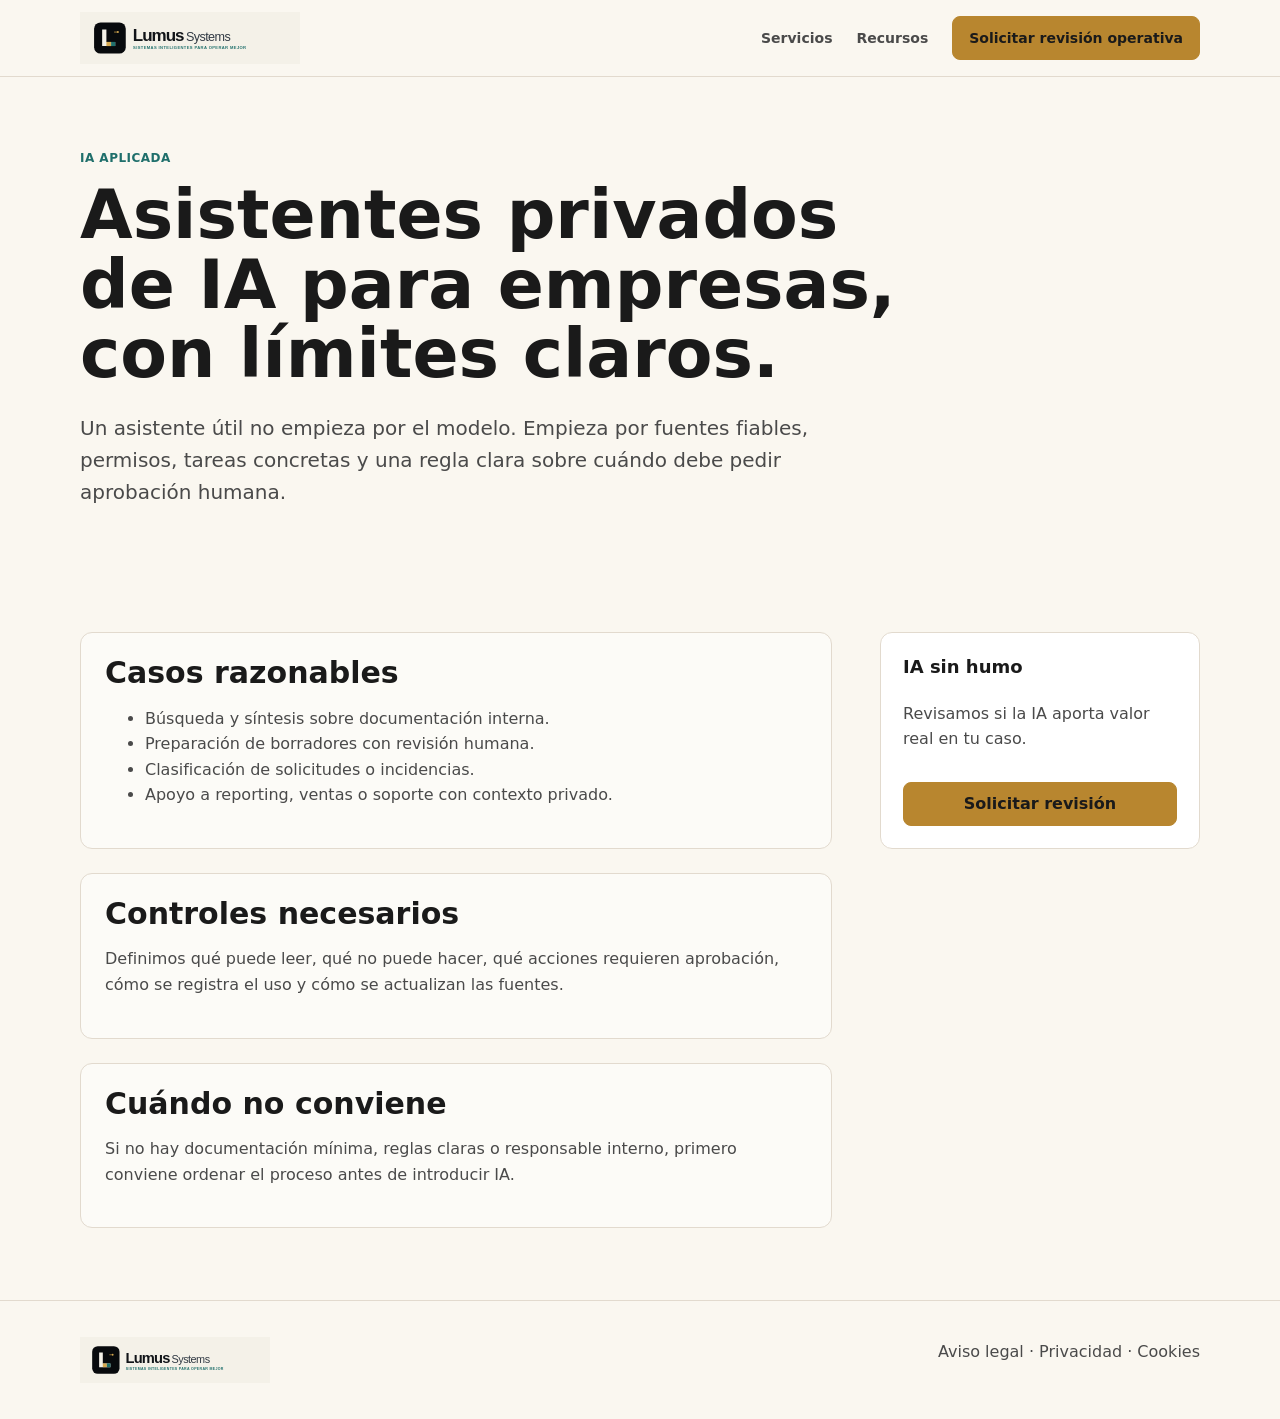
==== deploy/asistentes-privados-ia-empresas/index.html @ 52a82194 "Add Netlify deploy site" ====
<!doctype html>
<html lang="es">
<head>
  <meta charset="utf-8">
  <meta name="viewport" content="width=device-width,initial-scale=1">
  <title>Asistentes privados de IA para empresas | Lumus Systems</title>
  <meta name="description" content="Asistentes privados de IA para empresas con fuentes controladas, permisos mínimos, trazabilidad y revisión humana en decisiones sensibles.">
  <meta name="robots" content="index,follow,max-image-preview:large">
  <link rel="canonical" href="https://lumussystems.com/asistentes-privados-ia-empresas/">
  <meta property="og:title" content="Asistentes privados de IA para empresas | Lumus Systems">
  <meta property="og:description" content="IA práctica conectada a procesos reales: fuentes, límites, permisos y control humano.">
  <meta property="og:image" content="https://lumussystems.com/assets/lumus-og-image-v1.png">
  <link rel="icon" type="image/svg+xml" href="../assets/lumus-symbol-v5-light.svg">
  <link rel="stylesheet" href="../style.css">
</head>
<body class="seo-page">
  <nav class="nav" aria-label="Navegación principal"><div class="wrap nav-inner"><a class="brand" href="../" aria-label="Lumus Systems"><img class="brand-logo" src="../assets/lumus-logo-v5-light.svg" alt="Lumus Systems"></a><div class="nav-links"><a href="../#servicios">Servicios</a><a href="../#recursos">Recursos</a><a class="btn primary" href="../#contacto">Solicitar revisión operativa</a></div></div></nav>
  <main>
    <header class="hero"><div class="wrap"><p class="kicker">IA aplicada</p><h1>Asistentes privados de IA para empresas, con límites claros.</h1><p class="lead">Un asistente útil no empieza por el modelo. Empieza por fuentes fiables, permisos, tareas concretas y una regla clara sobre cuándo debe pedir aprobación humana.</p></div></header>
    <section><div class="wrap seo-layout"><div class="seo-content">
      <article><h2>Casos razonables</h2><ul><li>Búsqueda y síntesis sobre documentación interna.</li><li>Preparación de borradores con revisión humana.</li><li>Clasificación de solicitudes o incidencias.</li><li>Apoyo a reporting, ventas o soporte con contexto privado.</li></ul></article>
      <article><h2>Controles necesarios</h2><p>Definimos qué puede leer, qué no puede hacer, qué acciones requieren aprobación, cómo se registra el uso y cómo se actualizan las fuentes.</p></article>
      <article><h2>Cuándo no conviene</h2><p>Si no hay documentación mínima, reglas claras o responsable interno, primero conviene ordenar el proceso antes de introducir IA.</p></article>
    </div><aside class="seo-aside"><h3>IA sin humo</h3><p>Revisamos si la IA aporta valor real en tu caso.</p><a class="btn primary" href="../#contacto">Solicitar revisión</a></aside></div></section>
  </main>
  <footer><div class="wrap footer-inner"><img class="footer-logo" src="../assets/lumus-logo-v5-light.svg" alt="Lumus Systems"><p><a href="../aviso-legal.html">Aviso legal</a> · <a href="../privacidad.html">Privacidad</a> · <a href="../cookies.html">Cookies</a></p></div></footer>
</body>
</html>
---- deploy/style.css ----
:root {
  --paper: #FAF7F0;
  --ink: #1A1A1A;
  --ink-soft: #4A4A4A;
  --accent: #B8862F;
  --rule: #E2DACE;
  --dark: #080A0D;
  --teal: #1F6F6B;
  --white: #FFFFFF;
  --max: 1120px;
}

* { box-sizing: border-box; }
html { scroll-behavior: smooth; }
body {
  margin: 0;
  background: var(--paper);
  color: var(--ink);
  font-family: Inter, system-ui, -apple-system, BlinkMacSystemFont, "Segoe UI", sans-serif;
  line-height: 1.6;
  overflow-x: hidden;
}
body.menu-open { overflow: hidden; }
a { color: inherit; text-decoration: none; }
img { max-width: 100%; display: block; }
.wrap { width: min(var(--max), calc(100% - 32px)); margin: 0 auto; }
.sr-only {
  position: absolute;
  width: 1px;
  height: 1px;
  padding: 0;
  margin: -1px;
  overflow: hidden;
  clip: rect(0, 0, 0, 0);
  white-space: nowrap;
  border: 0;
}
.mobile-copy { display: none; }
.skip-link {
  position: absolute;
  left: 16px;
  top: -48px;
  z-index: 100;
  background: var(--accent);
  color: var(--white);
  padding: 8px 16px;
  border-radius: 8px;
  font-weight: 800;
}
.skip-link:focus { top: 16px; }
:focus-visible {
  outline: 2px solid var(--accent);
  outline-offset: 4px;
}

.nav {
  position: sticky;
  top: 0;
  z-index: 40;
  background: rgba(250, 247, 240, .92);
  border-bottom: 1px solid var(--rule);
  backdrop-filter: blur(16px);
}
.nav-inner {
  min-height: 76px;
  display: flex;
  align-items: center;
  justify-content: space-between;
  gap: 24px;
}
.brand-logo { width: 220px; height: auto; }
.nav-links {
  display: flex;
  align-items: center;
  gap: 24px;
  color: var(--ink-soft);
  font-size: 14px;
  font-weight: 700;
}
.nav-links a:hover { color: var(--ink); }
.menu-toggle {
  display: none;
  width: 44px;
  height: 44px;
  border: 1px solid var(--rule);
  border-radius: 8px;
  background: var(--paper);
  color: var(--ink);
  align-items: center;
  justify-content: center;
  flex-direction: column;
  gap: 5px;
}
.menu-toggle span:not(.sr-only) {
  width: 18px;
  height: 2px;
  background: currentColor;
  border-radius: 2px;
}

.btn {
  display: inline-flex;
  align-items: center;
  justify-content: center;
  min-height: 44px;
  padding: 8px 16px;
  border: 1px solid var(--rule);
  border-radius: 8px;
  background: transparent;
  color: var(--ink);
  font-weight: 800;
  transition: background 120ms ease-out, border-color 120ms ease-out, transform 120ms ease-out;
}
.btn:hover { transform: translateY(-1px); border-color: var(--accent); }
.btn:active { transform: translateY(0); }
.btn[disabled], .btn.is-disabled { opacity: .4; pointer-events: none; }
.btn.primary { background: var(--accent); border-color: var(--accent); color: var(--ink); }
.btn.primary:hover { background: var(--ink); }
.btn.secondary { background: rgba(184, 134, 47, .08); }

.hero { padding: 72px 0 64px; }
.hero-grid {
  display: grid;
  grid-template-columns: minmax(0, 1.02fr) minmax(320px, .78fr);
  gap: 48px;
  align-items: center;
}
.hero-copy,
.hero-artifact,
.card,
.service-card {
  min-width: 0;
  max-width: 100%;
}
.hero-copy h1,
.hero-copy p,
.section-head h2,
.section-head p {
  overflow-wrap: break-word;
}
.eyebrow, .kicker {
  margin: 0 0 12px;
  color: var(--teal);
  font-size: 12px;
  font-weight: 800;
  letter-spacing: .04em;
  text-transform: uppercase;
}
h1, h2, h3, p { margin-top: 0; }
h1 {
  max-width: 840px;
  margin-bottom: 24px;
  font-size: clamp(42px, 6vw, 68px);
  line-height: 1.02;
  letter-spacing: 0;
}
h2 {
  margin-bottom: 16px;
  font-size: clamp(32px, 4vw, 52px);
  line-height: 1.08;
  letter-spacing: 0;
}
h3 {
  margin-bottom: 8px;
  font-size: 18px;
  line-height: 1.3;
  letter-spacing: 0;
}
.lead {
  max-width: 720px;
  color: var(--ink-soft);
  font-size: 20px;
  line-height: 1.6;
}
.actions, .cta-actions {
  display: flex;
  flex-wrap: wrap;
  gap: 12px;
  margin-top: 32px;
}
.micro, .contact-note {
  margin: 16px 0 0;
  color: var(--ink-soft);
  font-size: 14px;
}

.hero-artifact {
  border: 1px solid var(--rule);
  border-radius: 16px;
  background: var(--white);
  padding: 24px;
  box-shadow: 0 8px 24px rgba(26, 26, 26, .08);
}
.artifact-head {
  display: flex;
  justify-content: space-between;
  gap: 16px;
  padding-bottom: 16px;
  border-bottom: 1px solid var(--rule);
  color: var(--ink-soft);
  font-size: 13px;
}
.artifact-head strong { color: var(--ink); }
.flow {
  display: grid;
  grid-template-columns: 1fr 24px 1fr 24px 1fr;
  gap: 8px;
  align-items: center;
  margin: 20px 0;
}
.flow div {
  min-height: 80px;
  padding: 12px;
  border: 1px solid var(--rule);
  border-radius: 12px;
  background: var(--paper);
}
.flow b, .flow span { display: block; }
.flow span { color: var(--ink-soft); font-size: 13px; line-height: 1.4; }
.flow i {
  display: block;
  height: 1px;
  background: var(--rule);
}
.matrix { display: grid; gap: 8px; }
.matrix-card {
  padding: 12px;
  border: 1px solid var(--rule);
  border-radius: 12px;
  background: var(--paper);
}
.matrix-card.high { border-color: rgba(184, 134, 47, .6); background: rgba(184, 134, 47, .08); }
.matrix-card span, .matrix-card small {
  display: block;
  color: var(--ink-soft);
  font-size: 12px;
}
.matrix-card b { display: block; margin: 2px 0; }

section { padding: 72px 0; }
.band { background: var(--paper); border-block: 1px solid var(--rule); }
.dark-band {
  background: var(--dark);
  color: var(--paper);
}
.dark-band p { color: var(--paper); }
.dark-band .kicker { color: var(--accent); }
.section-head { max-width: 820px; margin-bottom: 32px; }
.section-head.centered { margin-left: auto; margin-right: auto; text-align: center; }
.section-head p { color: var(--ink-soft); font-size: 18px; }
.split {
  display: grid;
  grid-template-columns: minmax(0, .9fr) minmax(0, 1fr);
  gap: 48px;
  align-items: start;
}
.signal-list, .deliverables, .trust-cards { display: grid; gap: 12px; }
.card, .service-card, details, .trust-cards article {
  border: 1px solid var(--rule);
  border-radius: 12px;
  background: rgba(255, 255, 255, .45);
  padding: 20px;
}
.card p, .service-card p, .service-card li, details p { color: var(--ink-soft); }

.method-map {
  display: grid;
  grid-template-columns: repeat(4, 1fr);
  gap: 16px;
}
.method-map article {
  min-height: 196px;
  border: 1px solid var(--rule);
  border-radius: 12px;
  background: var(--paper);
  padding: 20px;
}
.method-map span, .route {
  display: inline-flex;
  margin-bottom: 16px;
  color: var(--teal);
  font-size: 12px;
  font-weight: 800;
  letter-spacing: .04em;
  text-transform: uppercase;
}
.method-map p { color: var(--ink-soft); }

.services {
  display: grid;
  grid-template-columns: repeat(2, 1fr);
  gap: 16px;
}
.service-card.featured {
  border-color: rgba(184, 134, 47, .55);
  background: rgba(184, 134, 47, .08);
}
.service-card ul, .check-list {
  display: grid;
  gap: 10px;
  margin: 16px 0 0;
  padding: 0;
  list-style: none;
}
.service-card li, .check-list li {
  position: relative;
  padding-left: 22px;
}
.service-card li::before, .check-list li::before {
  content: "";
  position: absolute;
  left: 0;
  top: .75em;
  width: 8px;
  height: 8px;
  border-radius: 999px;
  background: var(--teal);
}
.check-list.muted li::before { background: var(--accent); }
.deliverable-grid {
  display: grid;
  grid-template-columns: .9fr 1fr;
  gap: 48px;
  align-items: start;
}
.scenario-grid {
  display: grid;
  grid-template-columns: repeat(4, 1fr);
  gap: 16px;
}
.resource-grid {
  display: grid;
  grid-template-columns: repeat(5, 1fr);
  gap: 12px;
}
.resource-card {
  display: grid;
  align-content: start;
  min-height: 210px;
  padding: 18px;
  border: 1px solid var(--rule);
  border-radius: 12px;
  background: rgba(255, 255, 255, .5);
  transition: border-color 120ms ease-out, transform 120ms ease-out, background 120ms ease-out;
}
.resource-card:hover {
  transform: translateY(-2px);
  border-color: rgba(184, 134, 47, .6);
  background: var(--white);
}
.resource-card span {
  margin-bottom: 12px;
  color: var(--teal);
  font-size: 12px;
  font-weight: 800;
  letter-spacing: .04em;
  text-transform: uppercase;
}
.resource-card p { color: var(--ink-soft); }
.legal a { text-decoration: underline; text-decoration-thickness: 1px; text-underline-offset: 3px; }
.legal-page {
  padding: 64px 0 88px;
}
.legal-layout {
  display: grid;
  grid-template-columns: minmax(0, 1fr) 280px;
  gap: 48px;
  align-items: start;
}
.legal-content {
  max-width: 820px;
}
.legal-content h1 {
  font-size: clamp(38px, 5vw, 60px);
}
.legal-content h2 {
  margin-top: 40px;
  font-size: 28px;
}
.legal-content p,
.legal-content li {
  color: var(--ink-soft);
  font-size: 17px;
}
.legal-content ul {
  display: grid;
  gap: 8px;
  padding-left: 20px;
}
.legal-aside {
  position: sticky;
  top: 104px;
  display: grid;
  gap: 8px;
  padding: 18px;
  border: 1px solid var(--rule);
  border-radius: 12px;
  background: rgba(255, 255, 255, .5);
}
.legal-aside a {
  color: var(--ink-soft);
  font-weight: 800;
}
.legal-aside a:hover { color: var(--ink); }
.seo-page .hero {
  padding-bottom: 32px;
}
.seo-page .lead {
  max-width: 760px;
}
.seo-layout {
  display: grid;
  grid-template-columns: minmax(0, 1fr) 320px;
  gap: 48px;
  align-items: start;
}
.seo-content {
  display: grid;
  gap: 24px;
}
.seo-content article {
  padding: 24px;
  border: 1px solid var(--rule);
  border-radius: 12px;
  background: rgba(255, 255, 255, .5);
}
.seo-content h2 {
  font-size: 30px;
}
.seo-content p,
.seo-content li {
  color: var(--ink-soft);
}
.seo-aside {
  position: sticky;
  top: 104px;
  display: grid;
  gap: 14px;
  padding: 22px;
  border: 1px solid var(--rule);
  border-radius: 12px;
  background: var(--white);
}
.seo-aside p {
  color: var(--ink-soft);
}
.trust-grid {
  display: grid;
  grid-template-columns: .9fr 1fr;
  gap: 48px;
  align-items: start;
}
.trust-cards article {
  background: rgba(250, 247, 240, .06);
  border-color: rgba(250, 247, 240, .16);
}
.fit {
  display: grid;
  grid-template-columns: 1fr 1fr;
  gap: 48px;
}
.faq-list { display: grid; gap: 12px; }
summary {
  cursor: pointer;
  font-weight: 800;
}
details p { margin: 12px 0 0; }
.cta-section { padding-top: 24px; }
.cta {
  display: grid;
  grid-template-columns: 1fr auto;
  gap: 32px;
  align-items: center;
  border: 1px solid var(--rule);
  border-radius: 16px;
  background: var(--white);
  padding: 32px;
}
footer {
  padding: 36px 0;
  border-top: 1px solid var(--rule);
  color: var(--ink-soft);
}
.footer-inner {
  display: flex;
  align-items: center;
  justify-content: space-between;
  gap: 24px;
  flex-wrap: wrap;
}
.footer-logo { width: 190px; }
.legal { font-size: 13px; }

@media (max-width: 1024px) {
  .hero-grid, .split, .deliverable-grid, .trust-grid, .seo-layout, .legal-layout {
    grid-template-columns: 1fr;
  }
  .scenario-grid, .method-map, .resource-grid { grid-template-columns: repeat(2, 1fr); }
  .seo-aside, .legal-aside { position: static; }
}

@media (max-width: 767px) {
  .nav-inner { min-height: 68px; }
  .brand-logo { width: 178px; }
  .menu-toggle { display: inline-flex; }
  .nav-links {
    position: fixed;
    inset: 68px 16px auto 16px;
    display: none;
    flex-direction: column;
    align-items: stretch;
    gap: 4px;
    padding: 16px;
    border: 1px solid var(--rule);
    border-radius: 12px;
    background: var(--paper);
    box-shadow: 0 8px 24px rgba(26, 26, 26, .12);
  }
  .nav-links.is-open { display: flex; }
  .nav-inner:not(:has(.menu-toggle)) .nav-links {
    position: static;
    display: flex;
    flex-direction: row;
    flex-wrap: wrap;
    align-items: center;
    gap: 8px;
    padding: 0;
    border: 0;
    background: transparent;
    box-shadow: none;
  }
  .nav-inner:not(:has(.menu-toggle)) .nav-links a {
    padding: 8px 0;
  }
  .nav-inner:not(:has(.menu-toggle)) .nav-links .btn {
    width: auto;
    padding-inline: 12px;
  }
  .nav-links a { padding: 10px 8px; }
  .nav-links .btn { width: 100%; }
  .nav-inner:not(:has(.menu-toggle)) .nav-links a {
    padding: 8px 0;
  }
  .nav-inner:not(:has(.menu-toggle)) .nav-links .btn {
    width: auto;
    padding-inline: 12px;
  }
  .hero { padding: 48px 0 56px; }
  h1 { font-size: 34px; line-height: 1.1; }
  h2 { font-size: 32px; }
  .lead { font-size: 18px; }
  .actions, .cta-actions { display: grid; grid-template-columns: 1fr; }
  .btn { width: 100%; text-align: center; }
  .flow { grid-template-columns: 1fr; }
  .flow i { height: 16px; width: 1px; margin: 0 auto; }
  .eyebrow {
    line-height: 1.4;
    overflow-wrap: anywhere;
  }
  .desktop-copy { display: none; }
  .mobile-copy { display: inline; }
  .artifact-head {
    display: grid;
    gap: 4px;
  }
  .method-map, .services, .scenario-grid, .resource-grid, .fit, .cta {
    grid-template-columns: 1fr;
  }
  section { padding: 56px 0; }
  .cta { padding: 24px; }
}

@media (prefers-reduced-motion: reduce) {
  html { scroll-behavior: auto; }
  *, *::before, *::after {
    animation-duration: .01ms;
    animation-iteration-count: 1;
    scroll-behavior: auto;
    transition-duration: .01ms;
  }
}
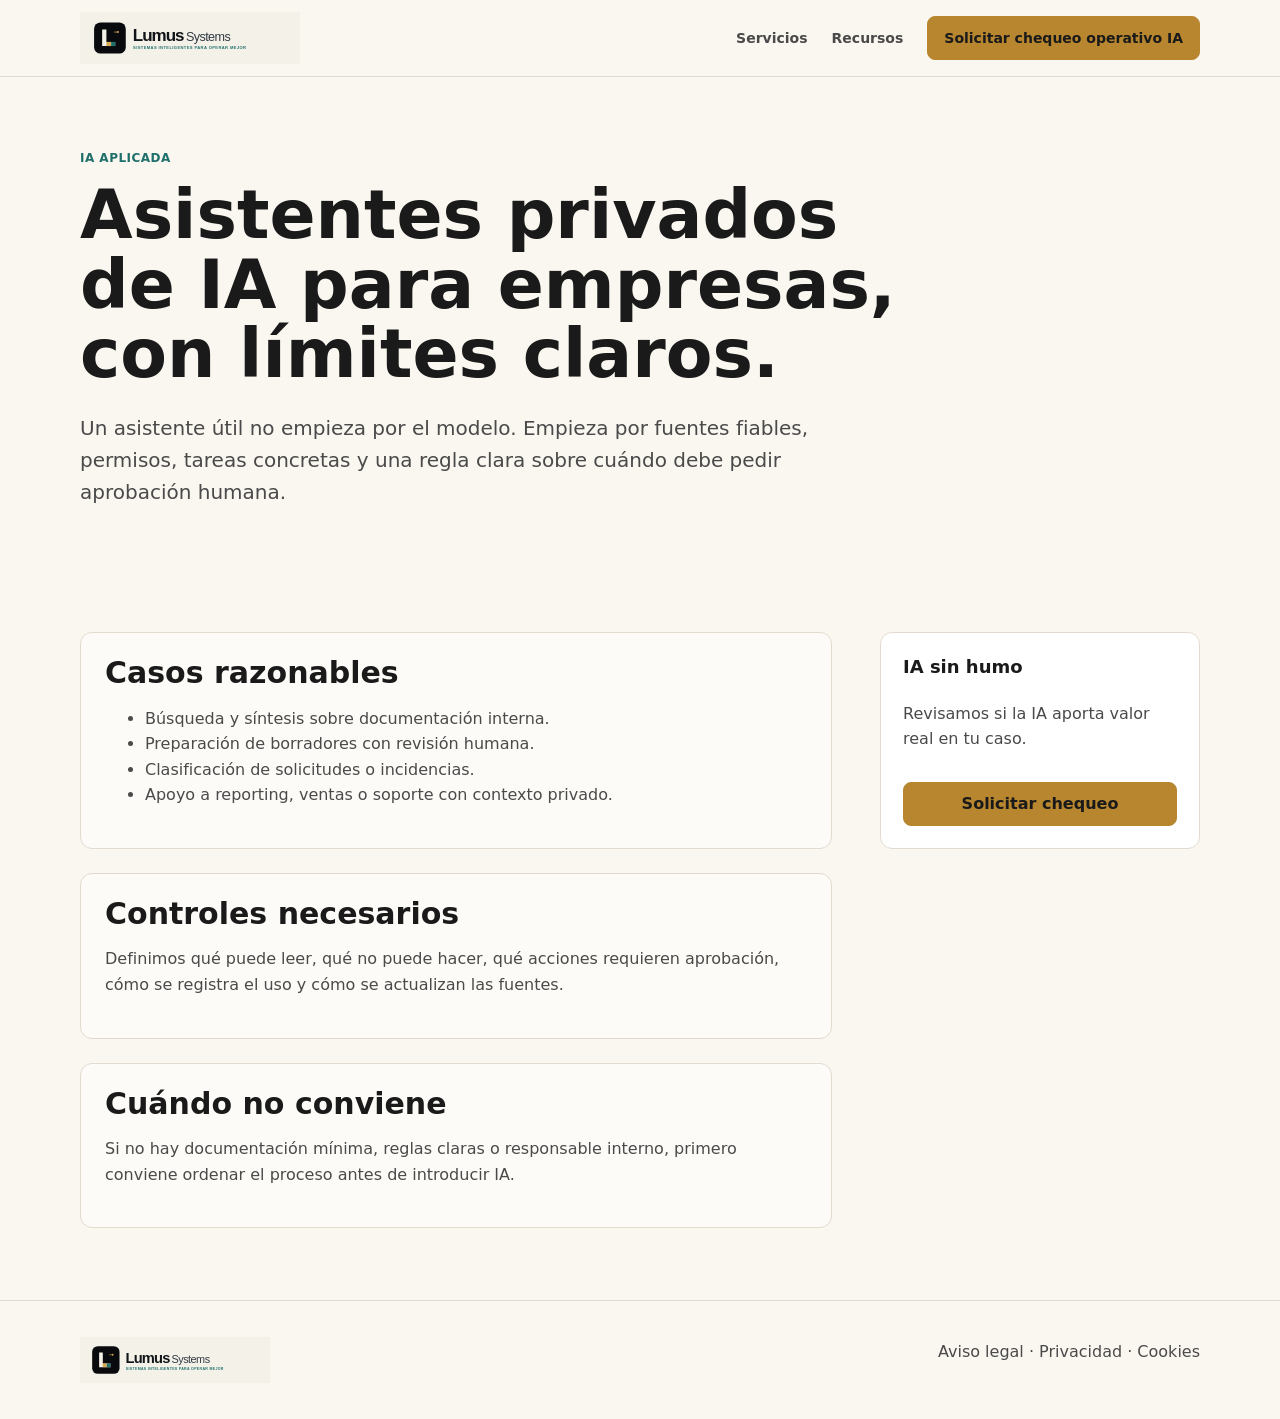
==== commit 39320790: "feat(web): publish conversion landing v2" ====
--- a/deploy/asistentes-privados-ia-empresas/index.html
+++ b/deploy/asistentes-privados-ia-empresas/index.html
@@ -9,19 +9,75 @@
   <link rel="canonical" href="https://lumussystems.com/asistentes-privados-ia-empresas/">
   <meta property="og:title" content="Asistentes privados de IA para empresas | Lumus Systems">
   <meta property="og:description" content="IA práctica conectada a procesos reales: fuentes, límites, permisos y control humano.">
+  <meta property="og:type" content="article">
+  <meta property="og:locale" content="es_ES">
+  <meta property="og:url" content="https://lumussystems.com/asistentes-privados-ia-empresas/">
   <meta property="og:image" content="https://lumussystems.com/assets/lumus-og-image-v1.png">
+  <meta property="og:image:alt" content="Lumus Systems: sistemas inteligentes para operar mejor">
+  <meta property="og:image:width" content="1200">
+  <meta property="og:image:height" content="630">
+  <meta name="twitter:card" content="summary_large_image">
+  <meta name="twitter:title" content="Asistentes privados de IA para empresas | Lumus Systems">
+  <meta name="twitter:description" content="Asistentes privados de IA para empresas con fuentes controladas, permisos mínimos, trazabilidad y revisión humana en decisiones sensibles.">
+  <meta name="twitter:image" content="https://lumussystems.com/assets/lumus-og-image-v1.png">
   <link rel="icon" type="image/svg+xml" href="../assets/lumus-symbol-v5-light.svg">
   <link rel="stylesheet" href="../style.css">
+  <script type="application/ld+json">
+  {
+  "@context": "https://schema.org",
+  "@graph": [
+    {
+      "@type": "WebPage",
+      "@id": "https://lumussystems.com/asistentes-privados-ia-empresas/#webpage",
+      "url": "https://lumussystems.com/asistentes-privados-ia-empresas/",
+      "name": "Asistentes privados de IA para empresas | Lumus Systems",
+      "description": "Asistentes privados de IA para empresas con fuentes controladas, permisos mínimos, trazabilidad y revisión humana en decisiones sensibles.",
+      "inLanguage": "es",
+      "isPartOf": {
+        "@id": "https://lumussystems.com/#website"
+      }
+    },
+    {
+      "@type": "BreadcrumbList",
+      "@id": "https://lumussystems.com/asistentes-privados-ia-empresas/#breadcrumb",
+      "itemListElement": [
+        {
+          "@type": "ListItem",
+          "position": 1,
+          "name": "Inicio",
+          "item": "https://lumussystems.com/"
+        },
+        {
+          "@type": "ListItem",
+          "position": 2,
+          "name": "Asistentes privados de IA para empresas",
+          "item": "https://lumussystems.com/asistentes-privados-ia-empresas/"
+        }
+      ]
+    },
+    {
+      "@type": "Service",
+      "@id": "https://lumussystems.com/asistentes-privados-ia-empresas/#service",
+      "name": "Asistentes privados de IA para empresas",
+      "provider": {
+        "@id": "https://lumussystems.com/#organization"
+      },
+      "areaServed": "ES",
+      "description": "Asistentes privados de IA para empresas con fuentes controladas, permisos mínimos, trazabilidad y revisión humana en decisiones sensibles."
+    }
+  ]
+}
+  </script>
 </head>
 <body class="seo-page">
-  <nav class="nav" aria-label="Navegación principal"><div class="wrap nav-inner"><a class="brand" href="../" aria-label="Lumus Systems"><img class="brand-logo" src="../assets/lumus-logo-v5-light.svg" alt="Lumus Systems"></a><div class="nav-links"><a href="../#servicios">Servicios</a><a href="../#recursos">Recursos</a><a class="btn primary" href="../#contacto">Solicitar revisión operativa</a></div></div></nav>
+  <nav class="nav" aria-label="Navegación principal"><div class="wrap nav-inner"><a class="brand" href="../" aria-label="Lumus Systems"><img class="brand-logo" src="../assets/lumus-logo-v5-light.svg" alt="Lumus Systems"></a><div class="nav-links"><a href="../#servicios">Servicios</a><a href="../#recursos">Recursos</a><a class="btn primary" href="../#contacto">Solicitar chequeo operativo IA</a></div></div></nav>
   <main>
     <header class="hero"><div class="wrap"><p class="kicker">IA aplicada</p><h1>Asistentes privados de IA para empresas, con límites claros.</h1><p class="lead">Un asistente útil no empieza por el modelo. Empieza por fuentes fiables, permisos, tareas concretas y una regla clara sobre cuándo debe pedir aprobación humana.</p></div></header>
     <section><div class="wrap seo-layout"><div class="seo-content">
       <article><h2>Casos razonables</h2><ul><li>Búsqueda y síntesis sobre documentación interna.</li><li>Preparación de borradores con revisión humana.</li><li>Clasificación de solicitudes o incidencias.</li><li>Apoyo a reporting, ventas o soporte con contexto privado.</li></ul></article>
       <article><h2>Controles necesarios</h2><p>Definimos qué puede leer, qué no puede hacer, qué acciones requieren aprobación, cómo se registra el uso y cómo se actualizan las fuentes.</p></article>
       <article><h2>Cuándo no conviene</h2><p>Si no hay documentación mínima, reglas claras o responsable interno, primero conviene ordenar el proceso antes de introducir IA.</p></article>
-    </div><aside class="seo-aside"><h3>IA sin humo</h3><p>Revisamos si la IA aporta valor real en tu caso.</p><a class="btn primary" href="../#contacto">Solicitar revisión</a></aside></div></section>
+    </div><aside class="seo-aside"><h3>IA sin humo</h3><p>Revisamos si la IA aporta valor real en tu caso.</p><a class="btn primary" href="../#contacto">Solicitar chequeo</a></aside></div></section>
   </main>
   <footer><div class="wrap footer-inner"><img class="footer-logo" src="../assets/lumus-logo-v5-light.svg" alt="Lumus Systems"><p><a href="../aviso-legal.html">Aviso legal</a> · <a href="../privacidad.html">Privacidad</a> · <a href="../cookies.html">Cookies</a></p></div></footer>
 </body>
--- a/deploy/style.css
+++ b/deploy/style.css
@@ -3,6 +3,7 @@
   --ink: #1A1A1A;
   --ink-soft: #4A4A4A;
   --accent: #B8862F;
+  --accent-text: #7A5A1B;
   --rule: #E2DACE;
   --dark: #080A0D;
   --teal: #1F6F6B;
@@ -178,18 +179,235 @@
   gap: 12px;
   margin-top: 32px;
 }
+.inline-actions {
+  display: flex;
+  flex-wrap: wrap;
+  gap: 12px;
+  margin-top: 24px;
+}
 .micro, .contact-note {
   margin: 16px 0 0;
   color: var(--ink-soft);
   font-size: 14px;
 }
 
-.hero-artifact {
+.hero-artifact,
+.hero-system {
   border: 1px solid var(--rule);
   border-radius: 16px;
   background: var(--white);
   padding: 24px;
   box-shadow: 0 8px 24px rgba(26, 26, 26, .08);
+}
+.hero-system {
+  position: relative;
+  overflow: hidden;
+  min-height: 520px;
+  background:
+    radial-gradient(circle at 18% 16%, rgba(184, 134, 47, .16), transparent 28%),
+    linear-gradient(180deg, #FFFFFF, #F6EFE4);
+}
+.hero-system::before {
+  content: "";
+  position: absolute;
+  inset: 16px;
+  border: 1px solid rgba(26, 26, 26, .06);
+  border-radius: 12px;
+  pointer-events: none;
+}
+.system-top,
+.flow-board,
+.signal-grid,
+.system-bottom {
+  position: relative;
+  z-index: 1;
+}
+.system-top {
+  display: flex;
+  align-items: flex-start;
+  justify-content: space-between;
+  gap: 16px;
+  padding-bottom: 16px;
+  border-bottom: 1px solid var(--rule);
+}
+.system-top span {
+  display: block;
+  color: var(--ink-soft);
+  font-size: 13px;
+  font-weight: 800;
+  text-transform: uppercase;
+  letter-spacing: .04em;
+}
+.system-top strong {
+  display: block;
+  color: var(--ink);
+  font-size: 14px;
+}
+.live-chip {
+  display: inline-flex;
+  align-items: center;
+  gap: 8px;
+  margin: 0;
+  padding: 6px 10px;
+  border: 1px solid rgba(31, 111, 107, .22);
+  border-radius: 999px;
+  background: rgba(31, 111, 107, .08);
+  color: var(--teal);
+  font-size: 12px;
+  font-weight: 800;
+  white-space: nowrap;
+}
+.live-chip i {
+  width: 7px;
+  height: 7px;
+  border-radius: 50%;
+  background: var(--teal);
+  box-shadow: 0 0 0 6px rgba(31, 111, 107, .10);
+  animation: livePulse 1.8s ease-out infinite;
+}
+.flow-board {
+  display: grid;
+  grid-template-columns: 1fr 28px 1fr 28px 1fr;
+  gap: 8px;
+  align-items: center;
+  margin: 22px 0 14px;
+  padding: 16px;
+  border: 1px solid var(--rule);
+  border-radius: 16px;
+  background: rgba(250, 247, 240, .72);
+}
+.flow-card {
+  min-height: 132px;
+  padding: 12px;
+  border: 1px solid var(--rule);
+  border-radius: 12px;
+  background: var(--white);
+}
+.flow-card b,
+.flow-card span {
+  display: block;
+}
+.flow-card span {
+  margin-top: 6px;
+  color: var(--ink-soft);
+  font-size: 13px;
+  line-height: 1.4;
+}
+.flow-card em {
+  display: block;
+  height: 7px;
+  margin-top: 14px;
+  border-radius: 999px;
+  background: linear-gradient(90deg, var(--accent), var(--teal));
+  animation: flowScan 4.8s cubic-bezier(.16, 1, .3, 1) infinite;
+}
+.flow-arrow {
+  display: block;
+  height: 1px;
+  background: var(--rule);
+  position: relative;
+}
+.flow-arrow::after {
+  content: "";
+  position: absolute;
+  right: 0;
+  top: -4px;
+  width: 8px;
+  height: 8px;
+  border-top: 1px solid var(--rule);
+  border-right: 1px solid var(--rule);
+  transform: rotate(45deg);
+}
+.signal-grid {
+  display: grid;
+  grid-template-columns: 1fr 1fr;
+  gap: 12px;
+  margin: 14px 0;
+}
+.signal-grid div,
+.radar-card,
+.task-stack p {
+  border: 1px solid var(--rule);
+  border-radius: 12px;
+  background: rgba(255, 255, 255, .72);
+}
+.signal-grid div {
+  padding: 14px;
+}
+.signal-grid span,
+.signal-grid small {
+  display: block;
+  color: var(--ink-soft);
+  font-size: 12px;
+}
+.signal-grid span {
+  font-weight: 800;
+  text-transform: uppercase;
+  letter-spacing: .04em;
+}
+.signal-grid b {
+  display: block;
+  margin: 4px 0 2px;
+  font-size: 28px;
+  line-height: 1;
+}
+.system-bottom {
+  display: grid;
+  grid-template-columns: 1fr .9fr;
+  gap: 12px;
+}
+.radar-card {
+  position: relative;
+  min-height: 156px;
+  padding: 16px;
+  overflow: hidden;
+}
+.radar-card::before {
+  content: "";
+  position: absolute;
+  inset: 30px;
+  border: 1px solid rgba(31, 111, 107, .18);
+  border-radius: 50%;
+  box-shadow: 0 0 0 34px rgba(31, 111, 107, .06), 0 0 0 68px rgba(184, 134, 47, .05);
+}
+.radar-card::after {
+  content: "";
+  position: absolute;
+  left: 50%;
+  top: 50%;
+  width: 48%;
+  height: 2px;
+  background: linear-gradient(90deg, var(--accent), transparent);
+  transform-origin: left center;
+  animation: radarSweep 5.2s linear infinite;
+}
+.radar-card b,
+.radar-card span {
+  position: relative;
+  z-index: 1;
+  display: block;
+}
+.radar-card span {
+  max-width: 220px;
+  margin-top: 8px;
+  color: var(--ink-soft);
+  font-size: 13px;
+  line-height: 1.4;
+}
+.task-stack {
+  display: grid;
+  gap: 8px;
+}
+.task-stack p {
+  margin: 0;
+  padding: 11px 12px;
+  color: var(--ink-soft);
+  font-size: 13px;
+  line-height: 1.35;
+}
+.task-stack strong {
+  display: block;
+  color: var(--accent-text);
 }
 .artifact-head {
   display: flex;
@@ -237,6 +455,20 @@
 }
 .matrix-card b { display: block; margin: 2px 0; }
 
+@keyframes livePulse {
+  0% { transform: scale(.88); opacity: .72; }
+  70% { transform: scale(1.22); opacity: 1; }
+  100% { transform: scale(.88); opacity: .72; }
+}
+@keyframes flowScan {
+  0% { width: 24%; }
+  50% { width: 88%; }
+  100% { width: 32%; }
+}
+@keyframes radarSweep {
+  to { transform: rotate(360deg); }
+}
+
 section { padding: 72px 0; }
 .band { background: var(--paper); border-block: 1px solid var(--rule); }
 .dark-band {
@@ -267,6 +499,40 @@
   display: grid;
   grid-template-columns: repeat(4, 1fr);
   gap: 16px;
+}
+.entry-grid {
+  display: grid;
+  grid-template-columns: repeat(3, 1fr);
+  gap: 16px;
+}
+.entry-card {
+  min-height: 260px;
+  padding: 22px;
+  border: 1px solid var(--rule);
+  border-radius: 12px;
+  background: rgba(255, 255, 255, .5);
+}
+.entry-card.featured {
+  border-color: rgba(184, 134, 47, .6);
+  background: rgba(184, 134, 47, .08);
+}
+.entry-card span {
+  display: inline-flex;
+  margin-bottom: 16px;
+  color: var(--teal);
+  font-size: 12px;
+  font-weight: 800;
+  letter-spacing: .04em;
+  text-transform: uppercase;
+}
+.entry-card p {
+  color: var(--ink-soft);
+}
+.entry-card strong {
+  display: block;
+  margin-top: 16px;
+  font-size: 14px;
+  line-height: 1.45;
 }
 .method-map article {
   min-height: 196px;
@@ -323,6 +589,110 @@
   gap: 48px;
   align-items: start;
 }
+.example-grid {
+  display: grid;
+  grid-template-columns: .82fr 1fr;
+  gap: 48px;
+  align-items: start;
+}
+.map-preview {
+  display: grid;
+  gap: 14px;
+  padding: 24px;
+  border: 1px solid var(--rule);
+  border-radius: 16px;
+  background: var(--white);
+  box-shadow: 0 8px 24px rgba(26, 26, 26, .08);
+}
+.preview-row,
+.preview-lanes article,
+.opportunity-table > div {
+  border: 1px solid var(--rule);
+  border-radius: 12px;
+  background: rgba(250, 247, 240, .72);
+}
+.preview-head {
+  display: grid;
+  grid-template-columns: auto 1fr auto;
+  gap: 12px;
+  align-items: center;
+  padding: 14px;
+}
+.preview-head span,
+.preview-lanes span,
+.opportunity-table span {
+  color: var(--ink-soft);
+  font-size: 12px;
+  font-weight: 800;
+  letter-spacing: .04em;
+  text-transform: uppercase;
+}
+.preview-head em {
+  justify-self: end;
+  padding: 5px 9px;
+  border-radius: 999px;
+  background: rgba(184, 134, 47, .12);
+  color: var(--accent-text);
+  font-size: 12px;
+  font-style: normal;
+  font-weight: 800;
+}
+.preview-lanes {
+  display: grid;
+  grid-template-columns: repeat(3, 1fr);
+  gap: 12px;
+}
+.preview-lanes article {
+  min-height: 142px;
+  padding: 16px;
+}
+.preview-lanes b,
+.preview-lanes small {
+  display: block;
+}
+.preview-lanes b {
+  margin: 10px 0 6px;
+  line-height: 1.3;
+}
+.preview-lanes small {
+  color: var(--ink-soft);
+  font-size: 12px;
+}
+.opportunity-table {
+  width: 100%;
+  border-collapse: separate;
+  border-spacing: 0 8px;
+}
+.opportunity-table caption {
+  position: absolute;
+  left: -9999px;
+}
+.opportunity-table th,
+.opportunity-table td {
+  padding: 12px;
+  border-top: 1px solid var(--rule);
+  border-bottom: 1px solid var(--rule);
+  background: rgba(250, 247, 240, .72);
+  text-align: left;
+  font-size: 14px;
+}
+.opportunity-table th:first-child,
+.opportunity-table td:first-child {
+  border-left: 1px solid var(--rule);
+  border-radius: 12px 0 0 12px;
+}
+.opportunity-table th:last-child,
+.opportunity-table td:last-child {
+  border-right: 1px solid var(--rule);
+  border-radius: 0 12px 12px 0;
+}
+.opportunity-table thead th {
+  color: var(--ink-soft);
+  font-size: 12px;
+  font-weight: 800;
+  letter-spacing: .04em;
+  text-transform: uppercase;
+}
 .scenario-grid {
   display: grid;
   grid-template-columns: repeat(4, 1fr);
@@ -454,10 +824,28 @@
   background: rgba(250, 247, 240, .06);
   border-color: rgba(250, 247, 240, .16);
 }
+.trust-cards article span {
+  display: inline-flex;
+  align-items: center;
+  justify-content: center;
+  width: 32px;
+  height: 32px;
+  margin-bottom: 14px;
+  border: 1px solid rgba(250, 247, 240, .18);
+  border-radius: 8px;
+  color: var(--accent);
+  font-weight: 900;
+}
 .fit {
   display: grid;
   grid-template-columns: 1fr 1fr;
   gap: 48px;
+}
+.fit-note {
+  margin: 18px 0 0;
+  color: var(--ink-soft);
+  font-size: 14px;
+  font-weight: 800;
 }
 .faq-list { display: grid; gap: 12px; }
 summary {
@@ -468,13 +856,76 @@
 .cta-section { padding-top: 24px; }
 .cta {
   display: grid;
-  grid-template-columns: 1fr auto;
+  grid-template-columns: .82fr 1fr;
   gap: 32px;
-  align-items: center;
+  align-items: start;
   border: 1px solid var(--rule);
   border-radius: 16px;
   background: var(--white);
   padding: 32px;
+}
+.contact-form {
+  display: grid;
+  gap: 14px;
+}
+.contact-form label {
+  display: grid;
+  gap: 7px;
+  color: var(--ink);
+  font-size: 13px;
+  font-weight: 800;
+}
+.contact-form input,
+.contact-form textarea {
+  width: 100%;
+  border: 1px solid var(--rule);
+  border-radius: 8px;
+  background: var(--paper);
+  color: var(--ink);
+  font: inherit;
+  font-size: 15px;
+  padding: 10px 12px;
+}
+.contact-form textarea {
+  resize: vertical;
+  min-height: 112px;
+}
+.contact-form input:focus-visible,
+.contact-form textarea:focus-visible {
+  outline: 2px solid var(--accent);
+  outline-offset: 3px;
+}
+.hidden-field {
+  position: absolute;
+  left: -9999px;
+  width: 1px;
+  height: 1px;
+  overflow: hidden;
+}
+.privacy-check {
+  display: grid !important;
+  grid-template-columns: 18px 1fr;
+  align-items: start;
+  gap: 10px !important;
+  color: var(--ink-soft) !important;
+  font-size: 13px !important;
+  font-weight: 600 !important;
+}
+.privacy-check input {
+  width: 18px;
+  height: 18px;
+  margin: 2px 0 0;
+}
+.privacy-check a {
+  color: var(--ink);
+  text-decoration: underline;
+  text-underline-offset: 3px;
+}
+.form-actions {
+  display: flex;
+  flex-wrap: wrap;
+  gap: 12px;
+  margin-top: 4px;
 }
 footer {
   padding: 36px 0;
@@ -490,12 +941,19 @@
 }
 .footer-logo { width: 190px; }
 .legal { font-size: 13px; }
+.mobile-sticky-cta {
+  display: none;
+}
+.mobile-sticky-cta.is-hidden {
+  opacity: 0;
+  pointer-events: none;
+}
 
 @media (max-width: 1024px) {
-  .hero-grid, .split, .deliverable-grid, .trust-grid, .seo-layout, .legal-layout {
+  .hero-grid, .split, .deliverable-grid, .example-grid, .trust-grid, .seo-layout, .legal-layout {
     grid-template-columns: 1fr;
   }
-  .scenario-grid, .method-map, .resource-grid { grid-template-columns: repeat(2, 1fr); }
+  .scenario-grid, .method-map, .resource-grid, .entry-grid { grid-template-columns: repeat(2, 1fr); }
   .seo-aside, .legal-aside { position: static; }
 }
 
@@ -517,39 +975,13 @@
     box-shadow: 0 8px 24px rgba(26, 26, 26, .12);
   }
   .nav-links.is-open { display: flex; }
-  .nav-inner:not(:has(.menu-toggle)) .nav-links {
-    position: static;
-    display: flex;
-    flex-direction: row;
-    flex-wrap: wrap;
-    align-items: center;
-    gap: 8px;
-    padding: 0;
-    border: 0;
-    background: transparent;
-    box-shadow: none;
-  }
-  .nav-inner:not(:has(.menu-toggle)) .nav-links a {
-    padding: 8px 0;
-  }
-  .nav-inner:not(:has(.menu-toggle)) .nav-links .btn {
-    width: auto;
-    padding-inline: 12px;
-  }
   .nav-links a { padding: 10px 8px; }
   .nav-links .btn { width: 100%; }
-  .nav-inner:not(:has(.menu-toggle)) .nav-links a {
-    padding: 8px 0;
-  }
-  .nav-inner:not(:has(.menu-toggle)) .nav-links .btn {
-    width: auto;
-    padding-inline: 12px;
-  }
   .hero { padding: 48px 0 56px; }
-  h1 { font-size: 34px; line-height: 1.1; }
-  h2 { font-size: 32px; }
+  h1 { font-size: 30px; line-height: 1.12; }
+  h2 { font-size: 28px; line-height: 1.14; }
   .lead { font-size: 18px; }
-  .actions, .cta-actions { display: grid; grid-template-columns: 1fr; }
+  .actions, .cta-actions, .inline-actions, .form-actions { display: grid; grid-template-columns: 1fr; }
   .btn { width: 100%; text-align: center; }
   .flow { grid-template-columns: 1fr; }
   .flow i { height: 16px; width: 1px; margin: 0 auto; }
@@ -563,19 +995,145 @@
     display: grid;
     gap: 4px;
   }
-  .method-map, .services, .scenario-grid, .resource-grid, .fit, .cta {
+  .hero-system {
+    min-height: 0;
+    padding: 16px;
+  }
+  .hero-system .system-bottom {
+    display: none;
+  }
+  .hero-system .flow-board {
+    margin-bottom: 0;
+  }
+  .system-top {
+    display: grid;
+    gap: 10px;
+  }
+  .live-chip {
+    width: max-content;
+    max-width: 100%;
+    white-space: normal;
+  }
+  .flow-board,
+  .system-bottom {
     grid-template-columns: 1fr;
+  }
+  .flow-board {
+    padding: 12px;
+  }
+  .flow-card {
+    min-height: 0;
+  }
+  .flow-arrow {
+    width: 1px;
+    height: 18px;
+    justify-self: center;
+  }
+  .flow-arrow::after {
+    right: -4px;
+    top: auto;
+    bottom: 0;
+    transform: rotate(135deg);
+  }
+  .signal-grid {
+    grid-template-columns: 1fr;
+  }
+  .radar-card {
+    min-height: 136px;
+  }
+  .method-map, .entry-grid, .services, .scenario-grid, .resource-grid, .fit, .cta {
+    grid-template-columns: 1fr;
+  }
+  .preview-head,
+  .preview-lanes {
+    grid-template-columns: 1fr;
+  }
+  .opportunity-table,
+  .opportunity-table thead,
+  .opportunity-table tbody,
+  .opportunity-table tr,
+  .opportunity-table th,
+  .opportunity-table td {
+    display: block;
+  }
+  .opportunity-table thead {
+    position: absolute;
+    left: -9999px;
+  }
+  .opportunity-table tr {
+    margin-bottom: 8px;
+    padding: 12px;
+    border: 1px solid var(--rule);
+    border-radius: 12px;
+    background: rgba(250, 247, 240, .72);
+  }
+  .opportunity-table th,
+  .opportunity-table td,
+  .opportunity-table th:first-child,
+  .opportunity-table td:first-child,
+  .opportunity-table th:last-child,
+  .opportunity-table td:last-child {
+    padding: 4px 0;
+    border: 0;
+    border-radius: 0;
+    background: transparent;
+  }
+  .opportunity-table td::before {
+    content: attr(data-label) ": ";
+    color: var(--ink-soft);
+    font-size: 12px;
+    font-weight: 800;
+    letter-spacing: .04em;
+    text-transform: uppercase;
+  }
+  .preview-head em {
+    justify-self: start;
+  }
+  .map-preview {
+    padding: 16px;
   }
   section { padding: 56px 0; }
   .cta { padding: 24px; }
+  body {
+    padding-bottom: 72px;
+  }
+  .mobile-sticky-cta {
+    position: fixed;
+    left: 16px;
+    right: 16px;
+    bottom: 14px;
+    z-index: 35;
+    display: inline-flex;
+    align-items: center;
+    justify-content: center;
+    min-height: 48px;
+    padding: 8px 16px;
+    border: 1px solid var(--accent);
+    border-radius: 8px;
+    background: var(--accent);
+    color: var(--ink);
+    box-shadow: 0 8px 24px rgba(26, 26, 26, .18);
+    font-weight: 900;
+  }
+}
+
+@media (max-width: 360px) {
+  .wrap { width: min(var(--max), calc(100% - 24px)); }
+  h1 { font-size: 27px; }
+  .lead { font-size: 16px; }
+  .btn,
+  .mobile-sticky-cta {
+    font-size: 14px;
+  }
 }
 
 @media (prefers-reduced-motion: reduce) {
   html { scroll-behavior: auto; }
   *, *::before, *::after {
+    animation: none !important;
     animation-duration: .01ms;
     animation-iteration-count: 1;
     scroll-behavior: auto;
-    transition-duration: .01ms;
-  }
-}
+    transition-duration: .01ms !important;
+  }
+}
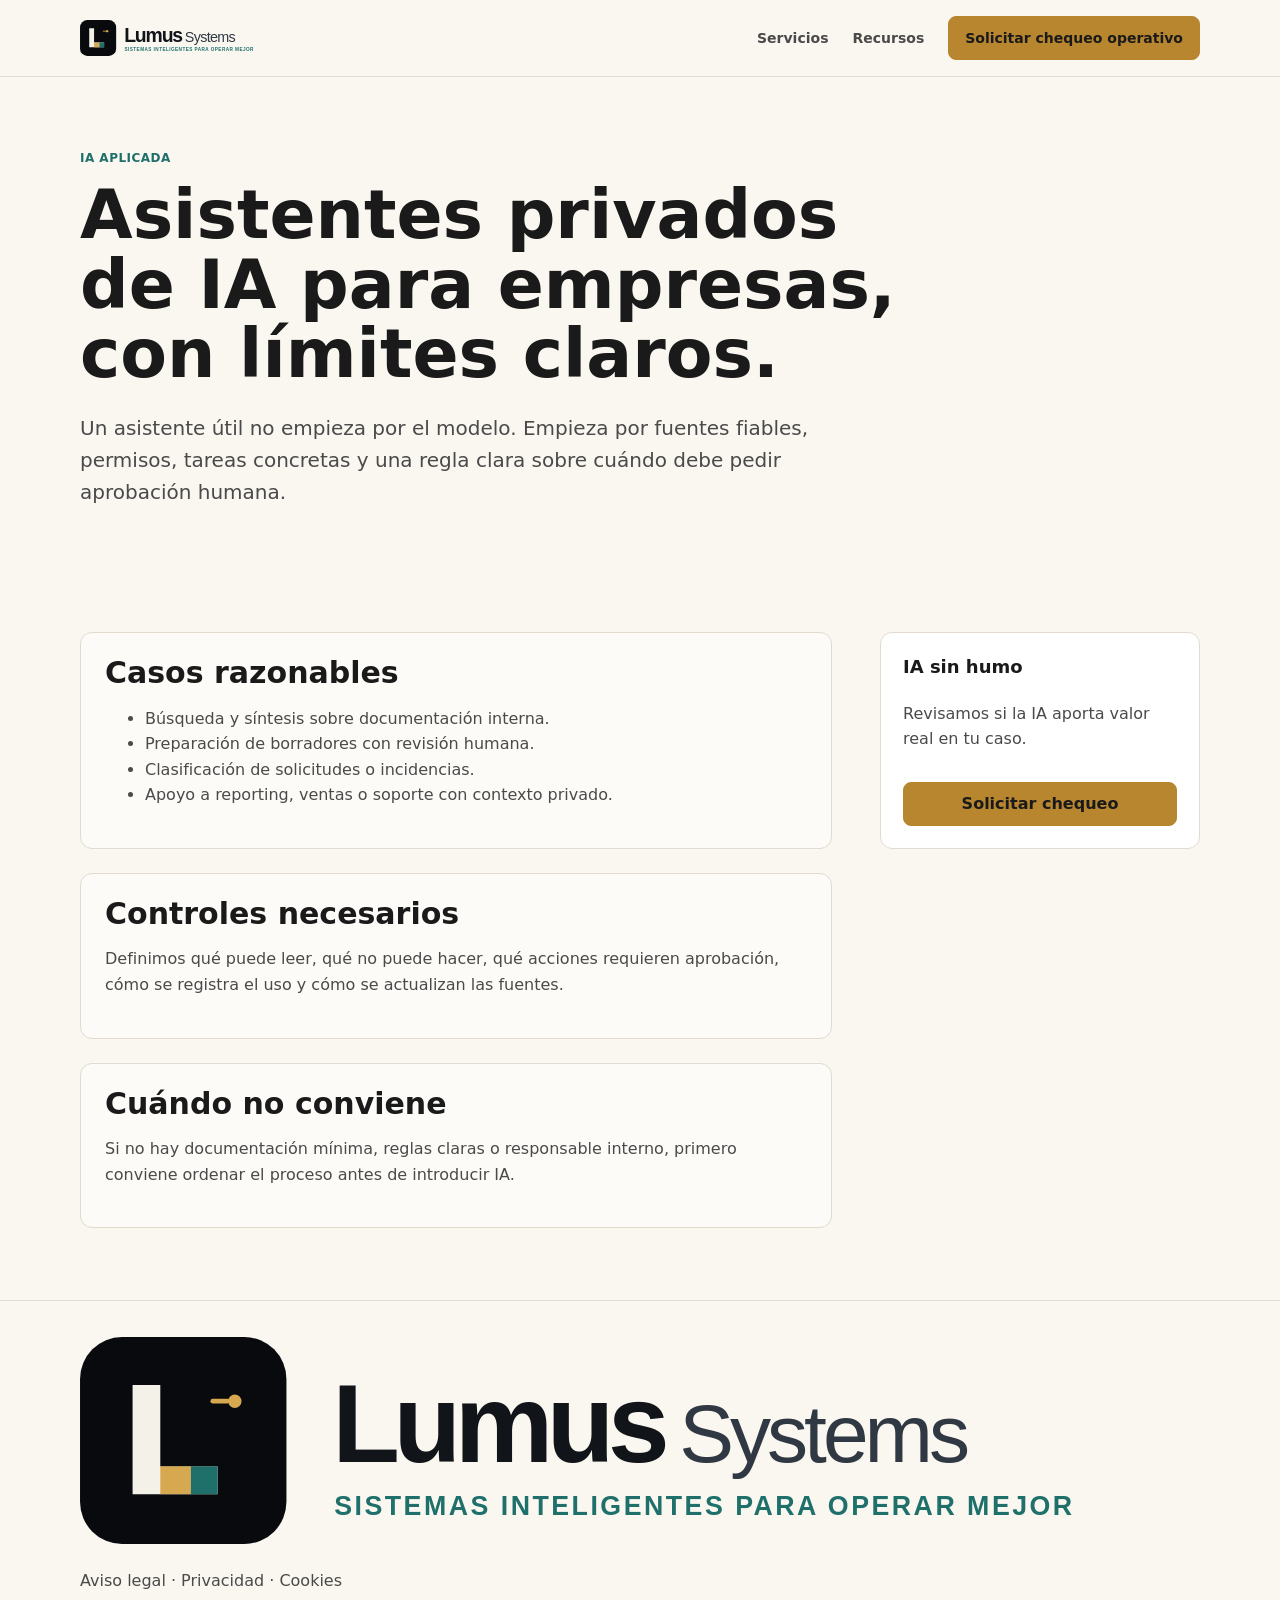
==== commit 7ddcd9af: "Mejora landing Lumus Systems" ====
--- a/deploy/asistentes-privados-ia-empresas/index.html
+++ b/deploy/asistentes-privados-ia-empresas/index.html
@@ -70,7 +70,7 @@
   </script>
 </head>
 <body class="seo-page">
-  <nav class="nav" aria-label="Navegación principal"><div class="wrap nav-inner"><a class="brand" href="../" aria-label="Lumus Systems"><img class="brand-logo" src="../assets/lumus-logo-v5-light.svg" alt="Lumus Systems"></a><div class="nav-links"><a href="../#servicios">Servicios</a><a href="../#recursos">Recursos</a><a class="btn primary" href="../#contacto">Solicitar chequeo operativo IA</a></div></div></nav>
+  <nav class="nav" aria-label="Navegación principal"><div class="wrap nav-inner"><a class="brand" href="../" aria-label="Lumus Systems"><img class="brand-logo" src="../assets/lumus-logo-v5-light.svg" alt="Lumus Systems"></a><div class="nav-links"><a href="../#servicios">Servicios</a><a href="../#recursos">Recursos</a><a class="btn primary" href="../#contacto">Solicitar chequeo operativo</a></div></div></nav>
   <main>
     <header class="hero"><div class="wrap"><p class="kicker">IA aplicada</p><h1>Asistentes privados de IA para empresas, con límites claros.</h1><p class="lead">Un asistente útil no empieza por el modelo. Empieza por fuentes fiables, permisos, tareas concretas y una regla clara sobre cuándo debe pedir aprobación humana.</p></div></header>
     <section><div class="wrap seo-layout"><div class="seo-content">
--- a/deploy/style.css
+++ b/deploy/style.css
@@ -12,7 +12,14 @@
 }
 
 * { box-sizing: border-box; }
-html { scroll-behavior: smooth; }
+html {
+  scroll-behavior: smooth;
+  scroll-padding-top: 92px;
+}
+main[id],
+section[id] {
+  scroll-margin-top: 92px;
+}
 body {
   margin: 0;
   background: var(--paper);
@@ -69,7 +76,40 @@
   justify-content: space-between;
   gap: 24px;
 }
-.brand-logo { width: 220px; height: auto; }
+.brand {
+  display: inline-flex;
+  align-items: center;
+  gap: 10px;
+  min-width: 0;
+}
+.brand-symbol {
+  width: 36px;
+  height: 36px;
+  border-radius: 8px;
+  box-shadow: 0 8px 24px rgba(26, 26, 26, .10);
+}
+.brand-logo {
+  width: 196px;
+  height: auto;
+}
+.brand-wordmark {
+  display: inline-flex;
+  align-items: baseline;
+  gap: 4px;
+  color: var(--ink);
+  font-size: 18px;
+  line-height: 1;
+  letter-spacing: 0;
+  white-space: nowrap;
+}
+.brand-wordmark strong {
+  font-weight: 850;
+}
+.brand-wordmark span {
+  color: var(--ink-soft);
+  font-size: 15px;
+  font-weight: 700;
+}
 .nav-links {
   display: flex;
   align-items: center;
@@ -97,6 +137,16 @@
   height: 2px;
   background: currentColor;
   border-radius: 2px;
+  transition: transform 120ms ease-out, opacity 120ms ease-out;
+}
+.menu-toggle[aria-expanded="true"] span:not(.sr-only):nth-child(1) {
+  transform: translateY(7px) rotate(45deg);
+}
+.menu-toggle[aria-expanded="true"] span:not(.sr-only):nth-child(2) {
+  opacity: 0;
+}
+.menu-toggle[aria-expanded="true"] span:not(.sr-only):nth-child(3) {
+  transform: translateY(-7px) rotate(-45deg);
 }
 
 .btn {
@@ -116,14 +166,18 @@
 .btn:active { transform: translateY(0); }
 .btn[disabled], .btn.is-disabled { opacity: .4; pointer-events: none; }
 .btn.primary { background: var(--accent); border-color: var(--accent); color: var(--ink); }
-.btn.primary:hover { background: var(--ink); }
+.btn.primary:hover {
+  background: var(--ink);
+  border-color: var(--ink);
+  color: var(--paper);
+}
 .btn.secondary { background: rgba(184, 134, 47, .08); }
 
 .hero { padding: 72px 0 64px; }
 .hero-grid {
   display: grid;
-  grid-template-columns: minmax(0, 1.02fr) minmax(320px, .78fr);
-  gap: 48px;
+  grid-template-columns: minmax(0, 1fr) minmax(420px, 460px);
+  gap: clamp(32px, 5vw, 64px);
   align-items: center;
 }
 .hero-copy,
@@ -138,6 +192,23 @@
 .section-head h2,
 .section-head p {
   overflow-wrap: break-word;
+}
+.hero-brand {
+  display: inline-flex;
+  align-items: center;
+  gap: 10px;
+  margin-bottom: 18px;
+  color: var(--ink);
+  font-size: 13px;
+  font-weight: 850;
+  letter-spacing: .04em;
+  text-transform: uppercase;
+}
+.hero-brand img {
+  width: 34px;
+  height: 34px;
+  border-radius: 8px;
+  box-shadow: 0 8px 24px rgba(26, 26, 26, .10);
 }
 .eyebrow, .kicker {
   margin: 0 0 12px;
@@ -193,6 +264,8 @@
 
 .hero-artifact,
 .hero-system {
+  width: 100%;
+  justify-self: center;
   border: 1px solid var(--rule);
   border-radius: 16px;
   background: var(--white);
@@ -267,8 +340,8 @@
 }
 .flow-board {
   display: grid;
-  grid-template-columns: 1fr 28px 1fr 28px 1fr;
-  gap: 8px;
+  grid-template-columns: repeat(3, minmax(0, 1fr));
+  gap: 12px;
   align-items: center;
   margin: 22px 0 14px;
   padding: 16px;
@@ -302,7 +375,7 @@
   animation: flowScan 4.8s cubic-bezier(.16, 1, .3, 1) infinite;
 }
 .flow-arrow {
-  display: block;
+  display: none;
   height: 1px;
   background: var(--rule);
   position: relative;
@@ -357,42 +430,45 @@
   gap: 12px;
 }
 .radar-card {
-  position: relative;
-  min-height: 156px;
+  display: grid;
+  gap: 10px;
   padding: 16px;
-  overflow: hidden;
-}
-.radar-card::before {
-  content: "";
-  position: absolute;
-  inset: 30px;
-  border: 1px solid rgba(31, 111, 107, .18);
-  border-radius: 50%;
-  box-shadow: 0 0 0 34px rgba(31, 111, 107, .06), 0 0 0 68px rgba(184, 134, 47, .05);
-}
-.radar-card::after {
-  content: "";
-  position: absolute;
-  left: 50%;
-  top: 50%;
-  width: 48%;
-  height: 2px;
-  background: linear-gradient(90deg, var(--accent), transparent);
-  transform-origin: left center;
-  animation: radarSweep 5.2s linear infinite;
 }
 .radar-card b,
 .radar-card span {
-  position: relative;
-  z-index: 1;
   display: block;
 }
 .radar-card span {
   max-width: 220px;
-  margin-top: 8px;
   color: var(--ink-soft);
   font-size: 13px;
   line-height: 1.4;
+}
+.radar-card ul {
+  display: grid;
+  gap: 7px;
+  margin: 2px 0 0;
+  padding: 0;
+  list-style: none;
+}
+.radar-card li {
+  display: flex;
+  align-items: center;
+  gap: 8px;
+  color: var(--ink-soft);
+  font-size: 12px;
+  line-height: 1.25;
+}
+.radar-card li i {
+  width: 8px;
+  height: 8px;
+  border-radius: 50%;
+  background: linear-gradient(135deg, var(--accent), var(--teal));
+  flex: 0 0 auto;
+}
+.radar-card li strong {
+  color: var(--ink-soft);
+  font-weight: 750;
 }
 .task-stack {
   display: grid;
@@ -465,11 +541,46 @@
   50% { width: 88%; }
   100% { width: 32%; }
 }
-@keyframes radarSweep {
-  to { transform: rotate(360deg); }
-}
 
 section { padding: 72px 0; }
+.proof-strip {
+  padding: 0 0 48px;
+}
+.proof-grid {
+  display: grid;
+  grid-template-columns: repeat(4, 1fr);
+  gap: 12px;
+}
+.proof-grid article {
+  min-height: 152px;
+  padding: 20px;
+  border: 1px solid var(--rule);
+  border-radius: 12px;
+  background: rgba(255, 255, 255, .54);
+}
+.proof-grid span,
+.case-summary span,
+.case-card span {
+  display: inline-flex;
+  margin-bottom: 10px;
+  color: var(--teal);
+  font-size: 12px;
+  font-weight: 800;
+  letter-spacing: .04em;
+  text-transform: uppercase;
+}
+.proof-grid strong {
+  display: block;
+  color: var(--ink);
+  font-size: 18px;
+  line-height: 1.3;
+}
+.proof-grid p {
+  margin: 10px 0 0;
+  color: var(--ink-soft);
+  font-size: 14px;
+  line-height: 1.5;
+}
 .band { background: var(--paper); border-block: 1px solid var(--rule); }
 .dark-band {
   background: var(--dark);
@@ -497,7 +608,7 @@
 
 .method-map {
   display: grid;
-  grid-template-columns: repeat(4, 1fr);
+  grid-template-columns: repeat(5, 1fr);
   gap: 16px;
 }
 .entry-grid {
@@ -637,6 +748,24 @@
   font-style: normal;
   font-weight: 800;
 }
+.case-summary {
+  display: grid;
+  grid-template-columns: repeat(3, 1fr);
+  gap: 12px;
+}
+.case-summary article {
+  min-height: 116px;
+  padding: 16px;
+  border: 1px solid rgba(184, 134, 47, .26);
+  border-radius: 12px;
+  background: rgba(184, 134, 47, .08);
+}
+.case-summary b {
+  display: block;
+  color: var(--ink);
+  font-size: 14px;
+  line-height: 1.35;
+}
 .preview-lanes {
   display: grid;
   grid-template-columns: repeat(3, 1fr);
@@ -698,9 +827,15 @@
   grid-template-columns: repeat(4, 1fr);
   gap: 16px;
 }
+.case-card {
+  min-height: 236px;
+}
+.case-card span {
+  margin-bottom: 12px;
+}
 .resource-grid {
   display: grid;
-  grid-template-columns: repeat(5, 1fr);
+  grid-template-columns: repeat(auto-fit, minmax(180px, 1fr));
   gap: 12px;
 }
 .resource-card {
@@ -718,6 +853,10 @@
   border-color: rgba(184, 134, 47, .6);
   background: var(--white);
 }
+.featured-resource {
+  border-color: rgba(184, 134, 47, .6);
+  background: rgba(184, 134, 47, .08);
+}
 .resource-card span {
   margin-bottom: 12px;
   color: var(--teal);
@@ -800,6 +939,12 @@
 .seo-content p,
 .seo-content li {
   color: var(--ink-soft);
+}
+.number-list {
+  display: grid;
+  gap: 10px;
+  margin: 0;
+  padding-left: 22px;
 }
 .seo-aside {
   position: sticky;
@@ -853,6 +998,45 @@
   font-weight: 800;
 }
 details p { margin: 12px 0 0; }
+.decision-band {
+  padding-top: 24px;
+}
+.decision-box {
+  display: grid;
+  grid-template-columns: .9fr 1fr;
+  gap: 32px;
+  align-items: start;
+  border: 1px solid rgba(184, 134, 47, .34);
+  border-radius: 16px;
+  background: rgba(184, 134, 47, .08);
+  padding: 32px;
+}
+.decision-box p {
+  color: var(--ink-soft);
+}
+.decision-list {
+  display: grid;
+  gap: 12px;
+}
+.decision-list article {
+  padding: 16px;
+  border: 1px solid var(--rule);
+  border-radius: 12px;
+  background: rgba(255, 255, 255, .64);
+}
+.decision-list span {
+  display: inline-flex;
+  margin-bottom: 8px;
+  color: var(--teal);
+  font-size: 12px;
+  font-weight: 800;
+  letter-spacing: .04em;
+  text-transform: uppercase;
+}
+.decision-list strong {
+  display: block;
+  line-height: 1.35;
+}
 .cta-section { padding-top: 24px; }
 .cta {
   display: grid;
@@ -876,6 +1060,7 @@
   font-weight: 800;
 }
 .contact-form input,
+.contact-form select,
 .contact-form textarea {
   width: 100%;
   border: 1px solid var(--rule);
@@ -891,6 +1076,7 @@
   min-height: 112px;
 }
 .contact-form input:focus-visible,
+.contact-form select:focus-visible,
 .contact-form textarea:focus-visible {
   outline: 2px solid var(--accent);
   outline-offset: 3px;
@@ -939,8 +1125,19 @@
   gap: 24px;
   flex-wrap: wrap;
 }
-.footer-logo { width: 190px; }
+.footer-brand {
+  display: inline-flex;
+  align-items: center;
+  gap: 10px;
+}
+.footer-meta,
 .legal { font-size: 13px; }
+.footer-meta a,
+.legal a {
+  text-decoration: underline;
+  text-decoration-thickness: 1px;
+  text-underline-offset: 3px;
+}
 .mobile-sticky-cta {
   display: none;
 }
@@ -953,13 +1150,23 @@
   .hero-grid, .split, .deliverable-grid, .example-grid, .trust-grid, .seo-layout, .legal-layout {
     grid-template-columns: 1fr;
   }
-  .scenario-grid, .method-map, .resource-grid, .entry-grid { grid-template-columns: repeat(2, 1fr); }
+  .scenario-grid, .method-map, .resource-grid, .entry-grid, .proof-grid { grid-template-columns: repeat(2, 1fr); }
   .seo-aside, .legal-aside { position: static; }
 }
 
 @media (max-width: 767px) {
+  html {
+    scroll-padding-top: 80px;
+  }
+  main[id],
+  section[id] {
+    scroll-margin-top: 80px;
+  }
   .nav-inner { min-height: 68px; }
-  .brand-logo { width: 178px; }
+  .brand-symbol { width: 34px; height: 34px; }
+  .brand-logo { width: 156px; }
+  .brand-wordmark { font-size: 16px; }
+  .brand-wordmark span { font-size: 13px; }
   .menu-toggle { display: inline-flex; }
   .nav-links {
     position: fixed;
@@ -977,7 +1184,8 @@
   .nav-links.is-open { display: flex; }
   .nav-links a { padding: 10px 8px; }
   .nav-links .btn { width: 100%; }
-  .hero { padding: 48px 0 56px; }
+  .hero { padding: 40px 0 44px; }
+  .hero-grid { gap: 24px; }
   h1 { font-size: 30px; line-height: 1.12; }
   h2 { font-size: 28px; line-height: 1.14; }
   .lead { font-size: 18px; }
@@ -997,7 +1205,7 @@
   }
   .hero-system {
     min-height: 0;
-    padding: 16px;
+    padding: 14px;
   }
   .hero-system .system-bottom {
     display: none;
@@ -1019,10 +1227,18 @@
     grid-template-columns: 1fr;
   }
   .flow-board {
+    gap: 8px;
     padding: 12px;
   }
   .flow-card {
     min-height: 0;
+    padding: 10px;
+  }
+  .flow-card span {
+    font-size: 12px;
+  }
+  .signal-grid small {
+    display: none;
   }
   .flow-arrow {
     width: 1px;
@@ -1041,7 +1257,7 @@
   .radar-card {
     min-height: 136px;
   }
-  .method-map, .entry-grid, .services, .scenario-grid, .resource-grid, .fit, .cta {
+  .method-map, .entry-grid, .services, .scenario-grid, .resource-grid, .fit, .cta, .proof-grid, .case-summary, .decision-box {
     grid-template-columns: 1fr;
   }
   .preview-head,
